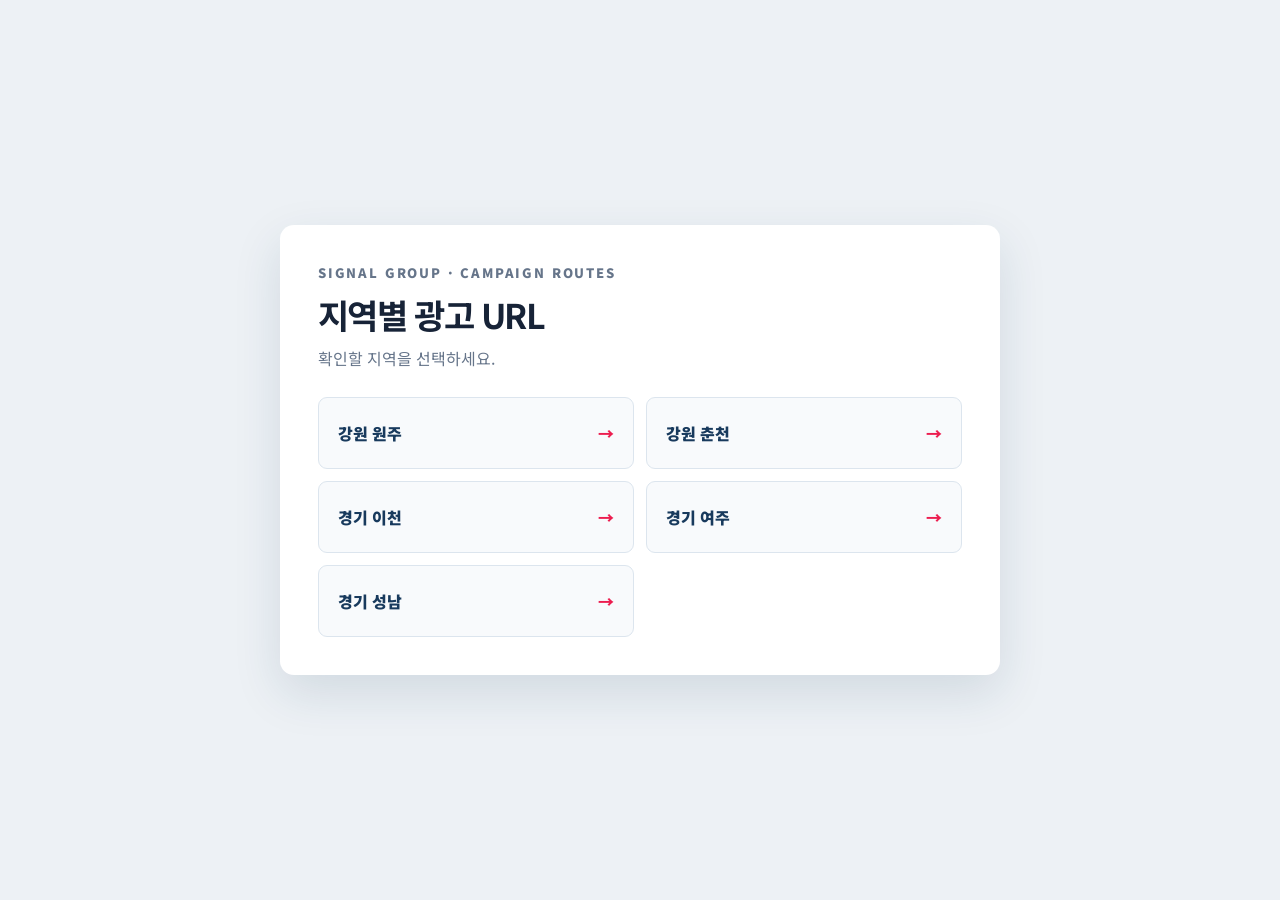
==== index.html @ 5887974d "Build regional Signal Group senior consultant landing pages" ====
<!doctype html>
<html lang="ko">
<head>
  <meta charset="utf-8">
  <meta name="viewport" content="width=device-width,initial-scale=1">
  <meta name="theme-color" content="#102b48">
  <title>시그널그룹 지역별 광고 URL</title>
  <meta name="robots" content="noindex,nofollow">
  <link rel="preconnect" href="https://fonts.googleapis.com">
  <link rel="preconnect" href="https://fonts.gstatic.com" crossorigin>
  <link href="https://fonts.googleapis.com/css2?family=Noto+Sans+KR:wght@500;700;800;900&amp;display=swap" rel="stylesheet">
  <style>
    *{box-sizing:border-box}body{margin:0;min-height:100vh;display:grid;place-items:center;padding:28px;background:#edf1f5;color:#172337;font-family:"Noto Sans KR",sans-serif}.panel{width:min(100%,720px);padding:38px;border-radius:14px;background:#fff;box-shadow:0 18px 48px rgba(24,58,93,.13)}.eyebrow{margin:0;color:#2d67a2;font-size:13px;font-weight:900;letter-spacing:.14em}.panel h1{margin:8px 0 7px;font-size:34px;letter-spacing:-.05em}.panel>p{margin:0;color:#66758a}.grid{display:grid;grid-template-columns:repeat(2,1fr);gap:12px;margin-top:27px}.grid a{display:flex;align-items:center;justify-content:space-between;min-height:72px;padding:0 19px;border:1px solid #dce5ee;border-radius:9px;background:#f8fafc;font-weight:900;text-decoration:none;color:#183a5d;transition:.18s}.grid a:hover{border-color:#2d67a2;background:#eaf3fb;transform:translateY(-1px)}.grid span{color:#ec1d4f}@media(max-width:540px){.panel{padding:28px 20px}.panel h1{font-size:28px}.grid{grid-template-columns:1fr}}
  </style>
</head>
<body>
  <main class="panel">
    <p class="eyebrow">SIGNAL GROUP · CAMPAIGN ROUTES</p>
    <h1>지역별 광고 URL</h1>
    <p>확인할 지역을 선택하세요.</p>
    <nav class="grid" aria-label="지역별 광고 페이지">
      <a href="./wj/">강원 원주 <span>→</span></a>
      <a href="./cc/">강원 춘천 <span>→</span></a>
      <a href="./ic/">경기 이천 <span>→</span></a>
      <a href="./yj/">경기 여주 <span>→</span></a>
      <a href="./sn/">경기 성남 <span>→</span></a>
    </nav>
  </main>
</body>
</html>
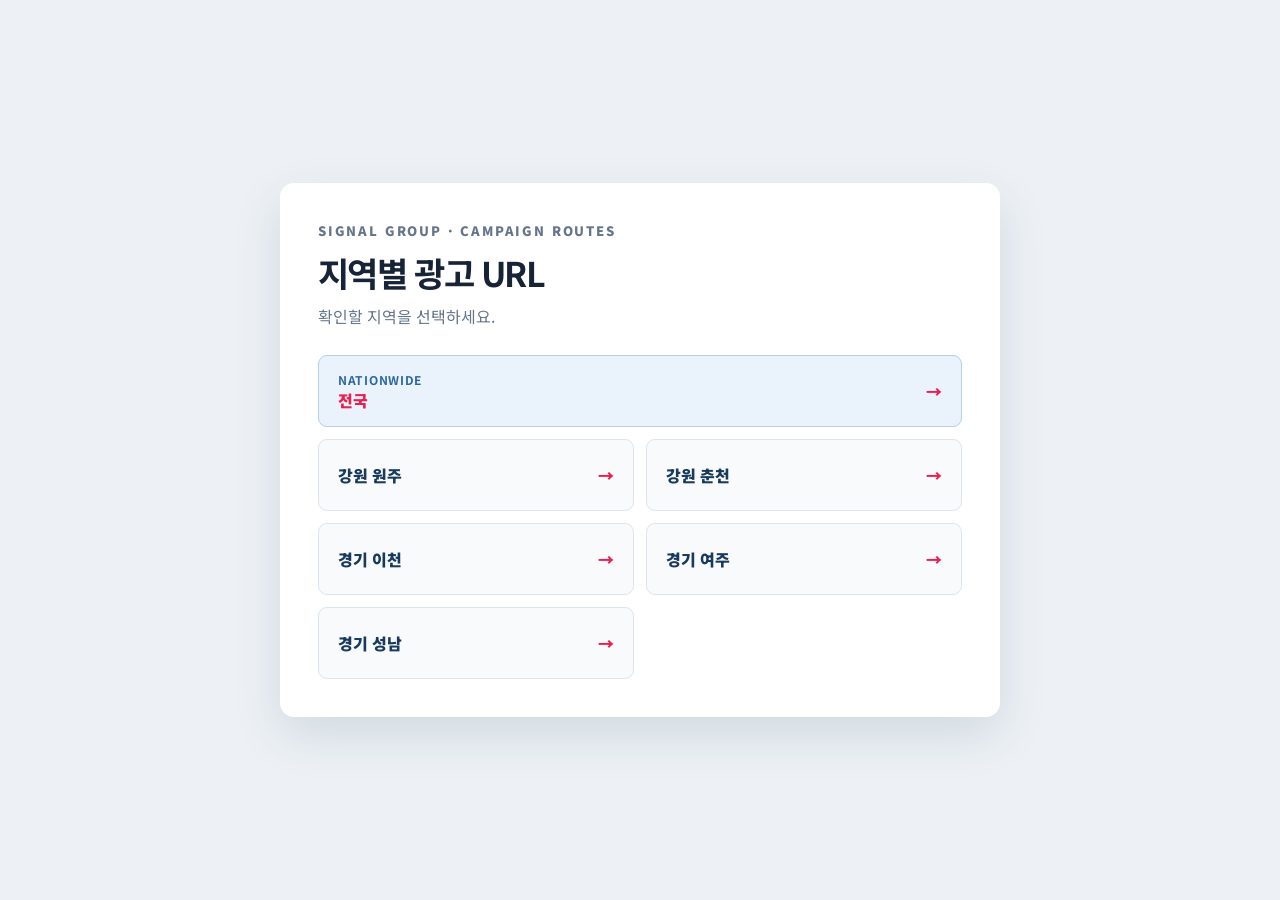
==== commit d91b0b7f: "Add nationwide recruitment landing page" ====
--- a/index.html
+++ b/index.html
@@ -10,7 +10,7 @@
   <link rel="preconnect" href="https://fonts.gstatic.com" crossorigin>
   <link href="https://fonts.googleapis.com/css2?family=Noto+Sans+KR:wght@500;700;800;900&amp;display=swap" rel="stylesheet">
   <style>
-    *{box-sizing:border-box}body{margin:0;min-height:100vh;display:grid;place-items:center;padding:28px;background:#edf1f5;color:#172337;font-family:"Noto Sans KR",sans-serif}.panel{width:min(100%,720px);padding:38px;border-radius:14px;background:#fff;box-shadow:0 18px 48px rgba(24,58,93,.13)}.eyebrow{margin:0;color:#2d67a2;font-size:13px;font-weight:900;letter-spacing:.14em}.panel h1{margin:8px 0 7px;font-size:34px;letter-spacing:-.05em}.panel>p{margin:0;color:#66758a}.grid{display:grid;grid-template-columns:repeat(2,1fr);gap:12px;margin-top:27px}.grid a{display:flex;align-items:center;justify-content:space-between;min-height:72px;padding:0 19px;border:1px solid #dce5ee;border-radius:9px;background:#f8fafc;font-weight:900;text-decoration:none;color:#183a5d;transition:.18s}.grid a:hover{border-color:#2d67a2;background:#eaf3fb;transform:translateY(-1px)}.grid span{color:#ec1d4f}@media(max-width:540px){.panel{padding:28px 20px}.panel h1{font-size:28px}.grid{grid-template-columns:1fr}}
+    *{box-sizing:border-box}body{margin:0;min-height:100vh;display:grid;place-items:center;padding:28px;background:#edf1f5;color:#172337;font-family:"Noto Sans KR",sans-serif}.panel{width:min(100%,720px);padding:38px;border-radius:14px;background:#fff;box-shadow:0 18px 48px rgba(24,58,93,.13)}.eyebrow{margin:0;color:#2d67a2;font-size:13px;font-weight:900;letter-spacing:.14em}.panel h1{margin:8px 0 7px;font-size:34px;letter-spacing:-.05em}.panel>p{margin:0;color:#66758a}.grid{display:grid;grid-template-columns:repeat(2,1fr);gap:12px;margin-top:27px}.grid a{display:flex;align-items:center;justify-content:space-between;min-height:72px;padding:0 19px;border:1px solid #dce5ee;border-radius:9px;background:#f8fafc;font-weight:900;text-decoration:none;color:#183a5d;transition:.18s}.grid a:hover{border-color:#2d67a2;background:#eaf3fb;transform:translateY(-1px)}.grid span{color:#ec1d4f}.grid .nationwide{grid-column:1/-1;border-color:#b9cee2;background:#eaf3fb;color:#102b48}.grid .nationwide strong{display:block;color:#2d67a2;font-size:12px;letter-spacing:.06em}@media(max-width:540px){.panel{padding:28px 20px}.panel h1{font-size:28px}.grid{grid-template-columns:1fr}.grid .nationwide{grid-column:auto}}
   </style>
 </head>
 <body>
@@ -19,6 +19,7 @@
     <h1>지역별 광고 URL</h1>
     <p>확인할 지역을 선택하세요.</p>
     <nav class="grid" aria-label="지역별 광고 페이지">
+      <a class="nationwide" href="./all/"><span><strong>NATIONWIDE</strong>전국</span><span>→</span></a>
       <a href="./wj/">강원 원주 <span>→</span></a>
       <a href="./cc/">강원 춘천 <span>→</span></a>
       <a href="./ic/">경기 이천 <span>→</span></a>
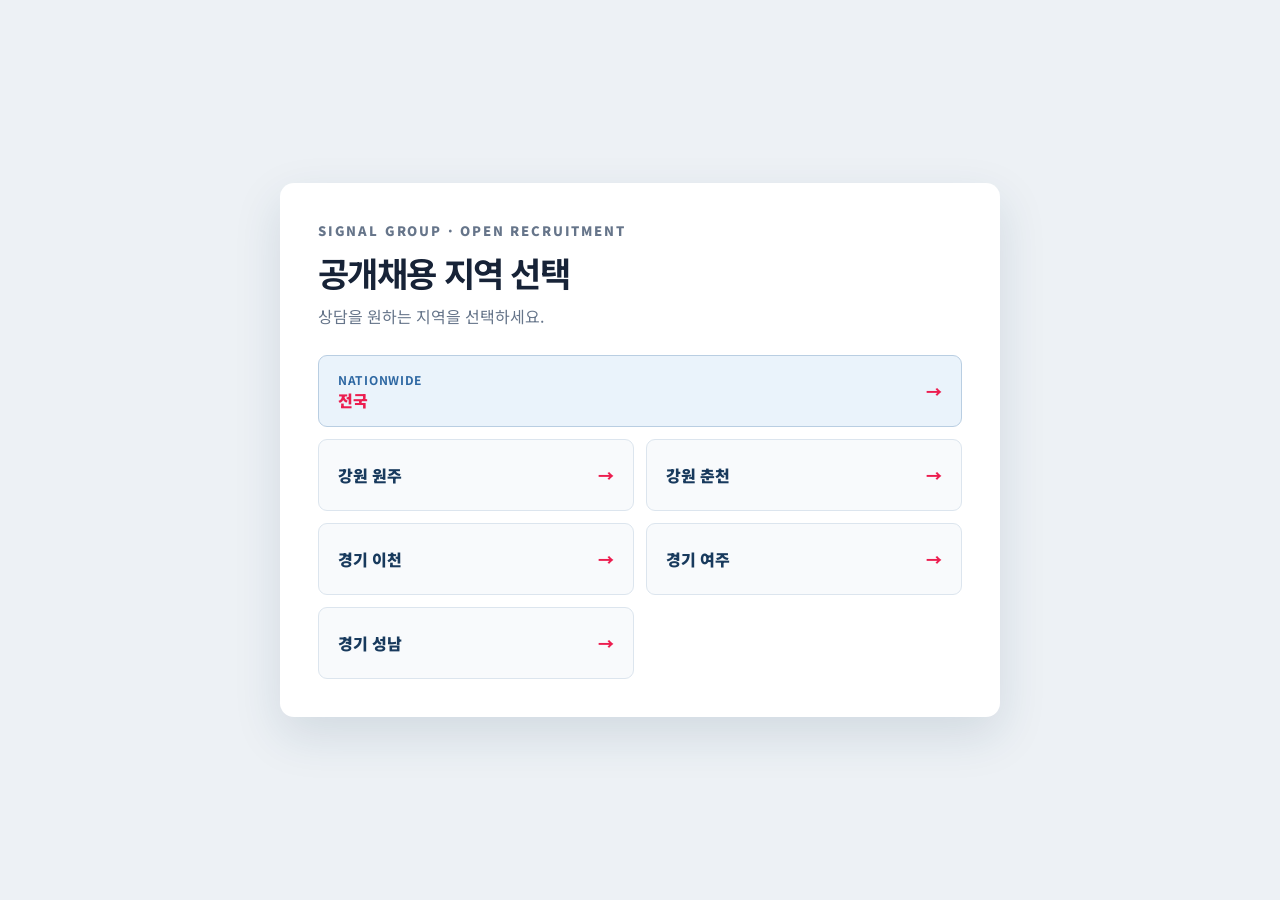
==== commit 1b857422: "Redesign public recruitment landing pages" ====
--- a/index.html
+++ b/index.html
@@ -4,7 +4,7 @@
   <meta charset="utf-8">
   <meta name="viewport" content="width=device-width,initial-scale=1">
   <meta name="theme-color" content="#102b48">
-  <title>시그널그룹 지역별 광고 URL</title>
+  <title>시그널그룹 공개채용 지역 선택</title>
   <meta name="robots" content="noindex,nofollow">
   <link rel="preconnect" href="https://fonts.googleapis.com">
   <link rel="preconnect" href="https://fonts.gstatic.com" crossorigin>
@@ -15,9 +15,9 @@
 </head>
 <body>
   <main class="panel">
-    <p class="eyebrow">SIGNAL GROUP · CAMPAIGN ROUTES</p>
-    <h1>지역별 광고 URL</h1>
-    <p>확인할 지역을 선택하세요.</p>
+    <p class="eyebrow">SIGNAL GROUP · OPEN RECRUITMENT</p>
+    <h1>공개채용 지역 선택</h1>
+    <p>상담을 원하는 지역을 선택하세요.</p>
     <nav class="grid" aria-label="지역별 광고 페이지">
       <a class="nationwide" href="./all/"><span><strong>NATIONWIDE</strong>전국</span><span>→</span></a>
       <a href="./wj/">강원 원주 <span>→</span></a>
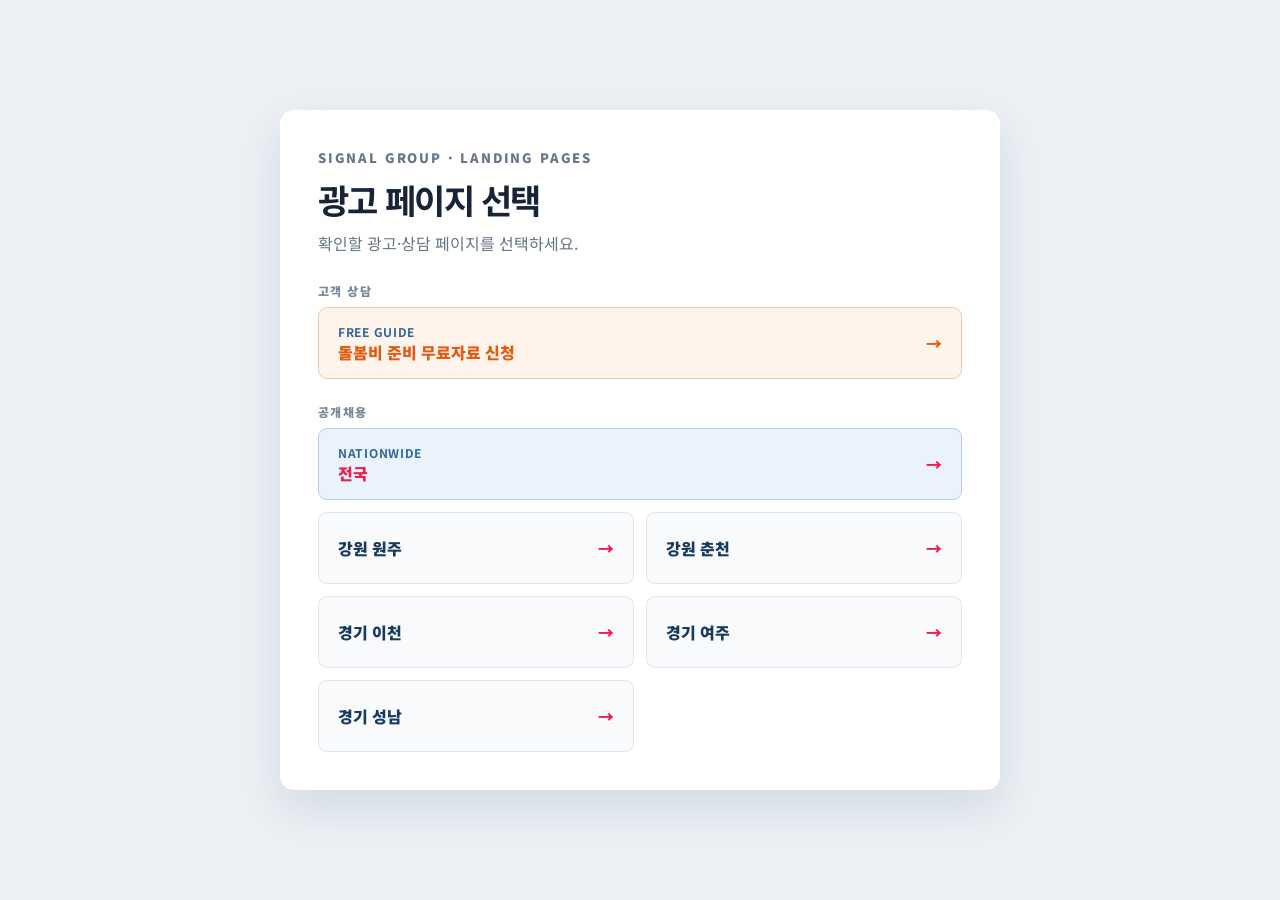
==== commit d07af101: "Add tracked customer care guide landing page" ====
--- a/index.html
+++ b/index.html
@@ -4,21 +4,24 @@
   <meta charset="utf-8">
   <meta name="viewport" content="width=device-width,initial-scale=1">
   <meta name="theme-color" content="#102b48">
-  <title>시그널그룹 공개채용 지역 선택</title>
+  <title>시그널그룹 광고 페이지 선택</title>
   <meta name="robots" content="noindex,nofollow">
   <link rel="preconnect" href="https://fonts.googleapis.com">
   <link rel="preconnect" href="https://fonts.gstatic.com" crossorigin>
   <link href="https://fonts.googleapis.com/css2?family=Noto+Sans+KR:wght@500;700;800;900&amp;display=swap" rel="stylesheet">
   <style>
-    *{box-sizing:border-box}body{margin:0;min-height:100vh;display:grid;place-items:center;padding:28px;background:#edf1f5;color:#172337;font-family:"Noto Sans KR",sans-serif}.panel{width:min(100%,720px);padding:38px;border-radius:14px;background:#fff;box-shadow:0 18px 48px rgba(24,58,93,.13)}.eyebrow{margin:0;color:#2d67a2;font-size:13px;font-weight:900;letter-spacing:.14em}.panel h1{margin:8px 0 7px;font-size:34px;letter-spacing:-.05em}.panel>p{margin:0;color:#66758a}.grid{display:grid;grid-template-columns:repeat(2,1fr);gap:12px;margin-top:27px}.grid a{display:flex;align-items:center;justify-content:space-between;min-height:72px;padding:0 19px;border:1px solid #dce5ee;border-radius:9px;background:#f8fafc;font-weight:900;text-decoration:none;color:#183a5d;transition:.18s}.grid a:hover{border-color:#2d67a2;background:#eaf3fb;transform:translateY(-1px)}.grid span{color:#ec1d4f}.grid .nationwide{grid-column:1/-1;border-color:#b9cee2;background:#eaf3fb;color:#102b48}.grid .nationwide strong{display:block;color:#2d67a2;font-size:12px;letter-spacing:.06em}@media(max-width:540px){.panel{padding:28px 20px}.panel h1{font-size:28px}.grid{grid-template-columns:1fr}.grid .nationwide{grid-column:auto}}
+    *{box-sizing:border-box}body{margin:0;min-height:100vh;display:grid;place-items:center;padding:28px;background:#edf1f5;color:#172337;font-family:"Noto Sans KR",sans-serif}.panel{width:min(100%,720px);padding:38px;border-radius:14px;background:#fff;box-shadow:0 18px 48px rgba(24,58,93,.13)}.eyebrow{margin:0;color:#2d67a2;font-size:13px;font-weight:900;letter-spacing:.14em}.panel h1{margin:8px 0 7px;font-size:34px;letter-spacing:-.05em}.panel>p{margin:0;color:#66758a}.grid{display:grid;grid-template-columns:repeat(2,1fr);gap:12px;margin-top:27px}.grid a{display:flex;align-items:center;justify-content:space-between;min-height:72px;padding:0 19px;border:1px solid #dce5ee;border-radius:9px;background:#f8fafc;font-weight:900;text-decoration:none;color:#183a5d;transition:.18s}.grid a:hover,.grid a:focus-visible{border-color:#2d67a2;background:#eaf3fb;transform:translateY(-1px);outline:3px solid rgba(45,103,162,.18);outline-offset:2px}.grid span{color:#ec1d4f}.grid .nationwide{grid-column:1/-1;border-color:#b9cee2;background:#eaf3fb;color:#102b48}.grid .nationwide strong,.grid .customer strong{display:block;color:#2d67a2;font-size:12px;letter-spacing:.06em}.grid .customer{grid-column:1/-1;border-color:#f1c8ad;background:#fff4ec;color:#71320d}.grid .customer span{color:#e25d13}.section-label{grid-column:1/-1;margin:12px 0 -4px;color:#78889a;font-size:12px;font-weight:900;letter-spacing:.12em}.section-label:first-child{margin-top:0}@media(max-width:540px){body{padding:16px}.panel{padding:28px 20px}.panel h1{font-size:28px}.grid{grid-template-columns:1fr}.grid .nationwide,.grid .customer{grid-column:auto}}
   </style>
 </head>
 <body>
   <main class="panel">
-    <p class="eyebrow">SIGNAL GROUP · OPEN RECRUITMENT</p>
-    <h1>공개채용 지역 선택</h1>
-    <p>상담을 원하는 지역을 선택하세요.</p>
-    <nav class="grid" aria-label="지역별 광고 페이지">
+    <p class="eyebrow">SIGNAL GROUP · LANDING PAGES</p>
+    <h1>광고 페이지 선택</h1>
+    <p>확인할 광고·상담 페이지를 선택하세요.</p>
+    <nav class="grid" aria-label="광고 페이지 목록">
+      <div class="section-label">고객 상담</div>
+      <a class="customer" href="./care/"><span><strong>FREE GUIDE</strong>돌봄비 준비 무료자료 신청</span><span>→</span></a>
+      <div class="section-label">공개채용</div>
       <a class="nationwide" href="./all/"><span><strong>NATIONWIDE</strong>전국</span><span>→</span></a>
       <a href="./wj/">강원 원주 <span>→</span></a>
       <a href="./cc/">강원 춘천 <span>→</span></a>
